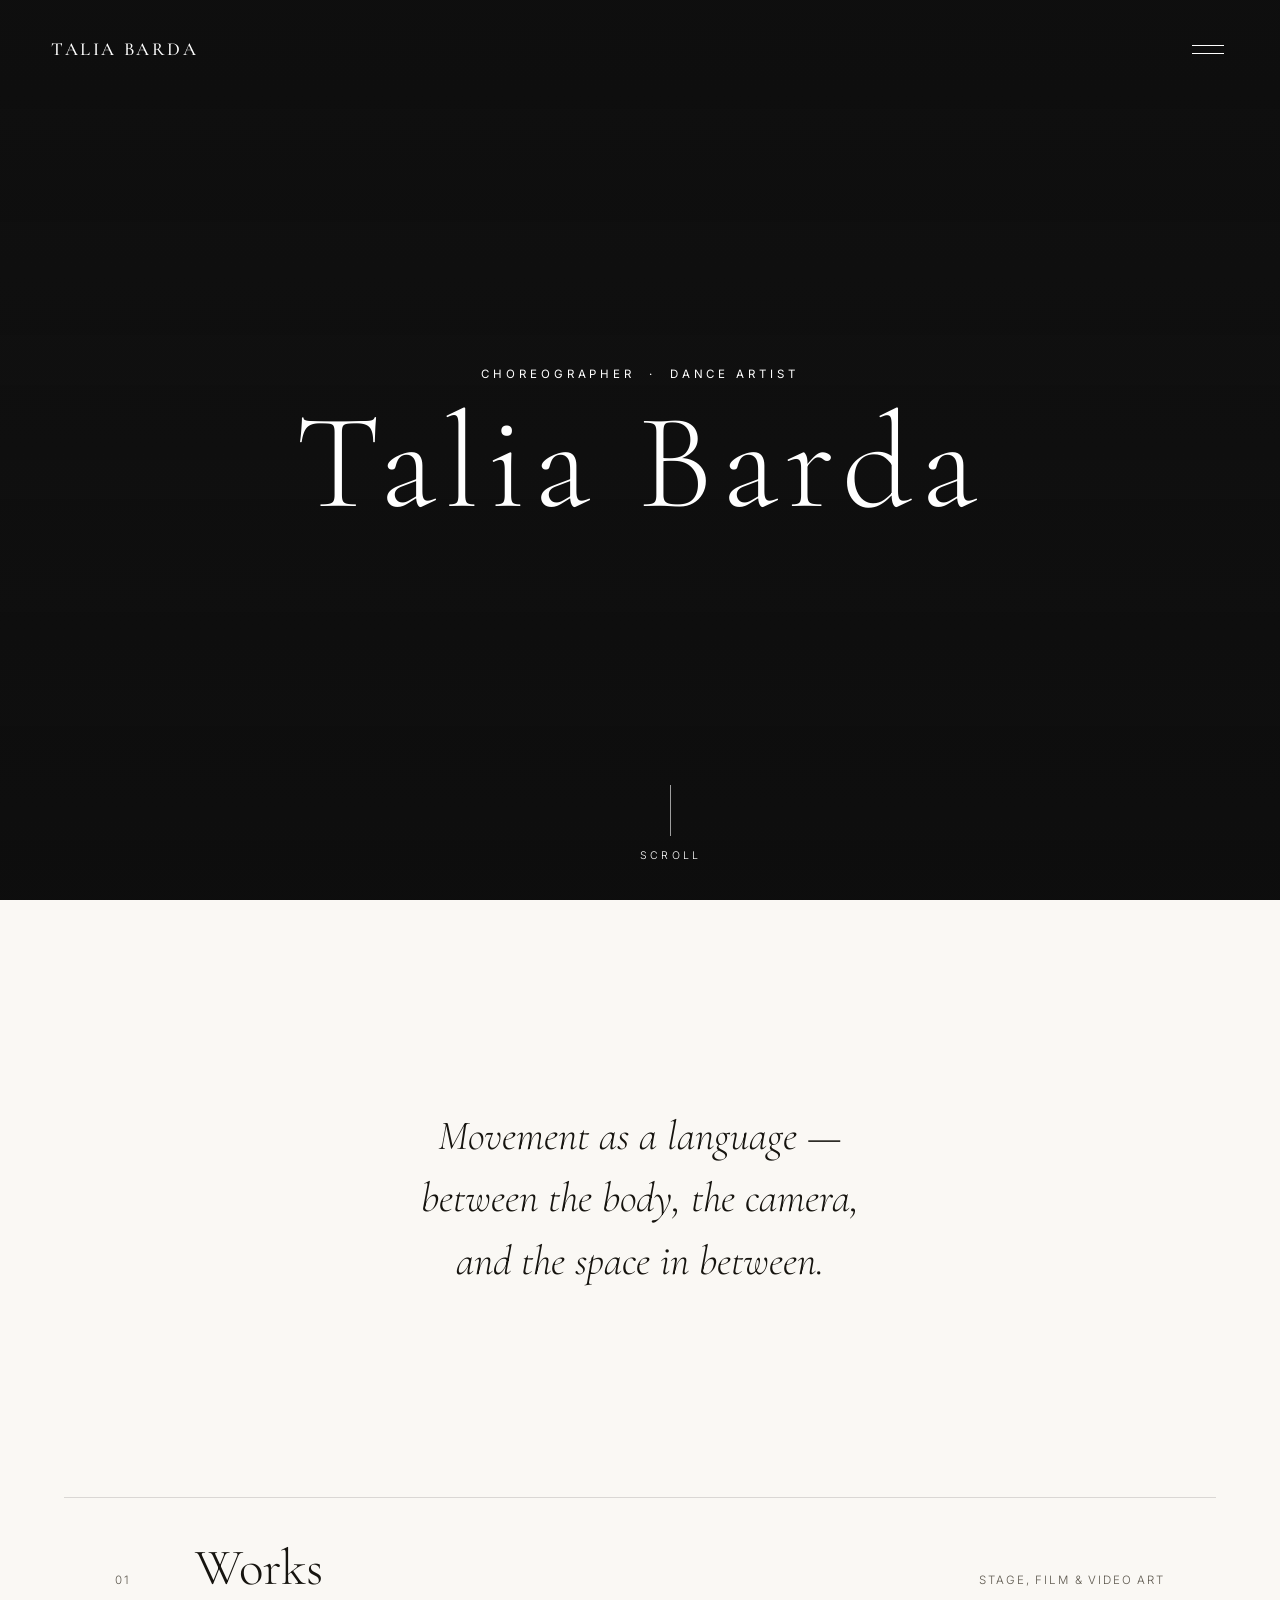
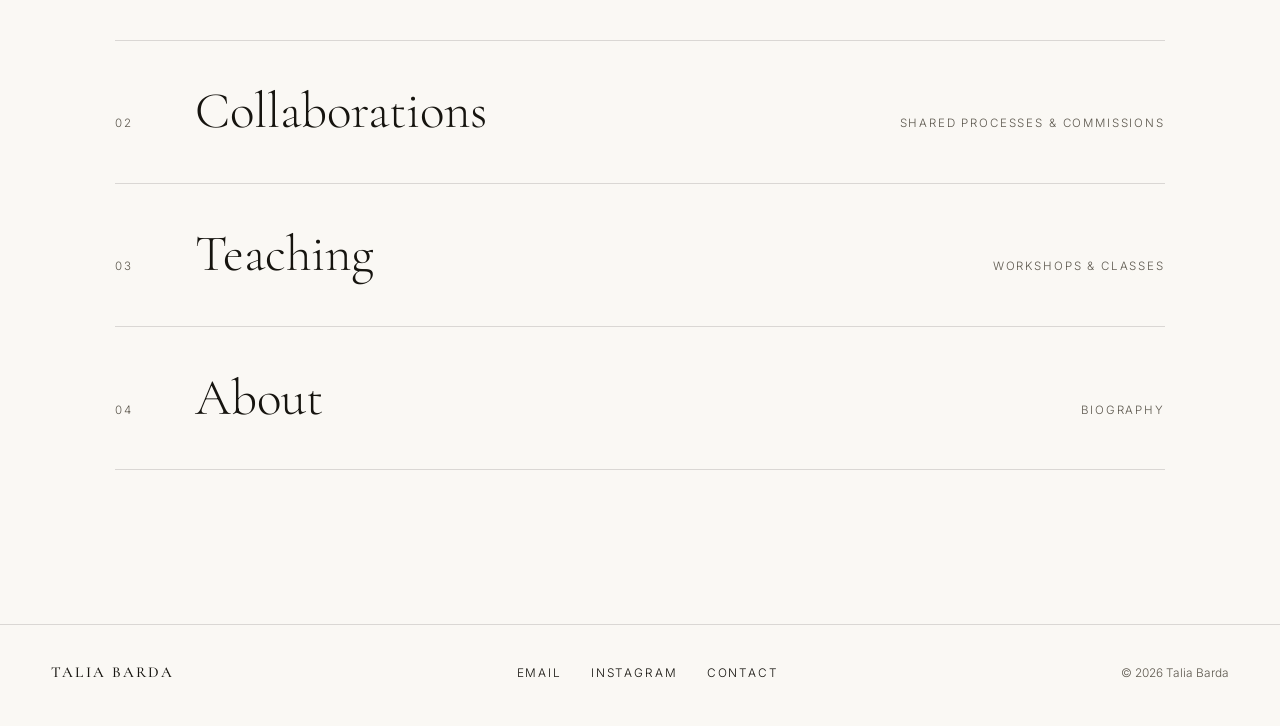
==== index.html @ 34ba508a "Add files via upload" ====
<!DOCTYPE html>
<html lang="en" dir="ltr">
<head>
  <meta charset="UTF-8">
  <meta name="viewport" content="width=device-width, initial-scale=1.0">
  <title>Talia Barda — Choreographer &amp; Dance Artist</title>
  <meta name="description" content="Talia Barda is a choreographer and dance artist. Works, collaborations, teaching.">

  <link rel="preconnect" href="https://fonts.googleapis.com">
  <link rel="preconnect" href="https://fonts.gstatic.com" crossorigin>
  <link href="https://fonts.googleapis.com/css2?family=Cormorant+Garamond:ital,wght@0,300;0,400;0,500;1,300;1,400&family=Inter:wght@300;400;500&display=swap" rel="stylesheet">

  <link rel="stylesheet" href="css/style.css">
</head>
<body class="home">

  <!-- ===== Header / Navigation ===== -->
  <header class="site-header" data-header>
    <a class="site-logo" href="index.html" aria-label="Talia Barda — Home">Talia&nbsp;Barda</a>
    <button class="nav-toggle" data-nav-toggle aria-expanded="false" aria-controls="nav-overlay" aria-label="Open menu">
      <span class="nav-toggle__line"></span>
      <span class="nav-toggle__line"></span>
    </button>
  </header>

  <nav class="nav-overlay" id="nav-overlay" data-nav-overlay aria-hidden="true">
    <ul class="nav-overlay__list">
      <li style="--i:0"><a href="works.html">Works</a></li>
      <li style="--i:1"><a href="collaborations.html">Collaborations</a></li>
      <li style="--i:2"><a href="teaching.html">Teaching</a></li>
      <li style="--i:3"><a href="about.html">About</a></li>
      <li style="--i:4"><a href="contact.html">Contact</a></li>
    </ul>
    <p class="nav-overlay__footer">Talia Barda — Choreographer &amp; Dance Artist</p>
  </nav>

  <main>

    <!-- ===== Hero =====
         Replace data-vimeo-id with the ID of the video-art piece on Vimeo.
         The video must allow embedding (Vimeo settings → Privacy → Embed). -->
    <section class="hero" data-vimeo-id="76979871">
      <div class="hero__media" data-hero-media aria-hidden="true"></div>
      <div class="hero__veil" aria-hidden="true"></div>

      <div class="hero__content">
        <p class="hero__kicker">Choreographer &nbsp;·&nbsp; Dance Artist</p>
        <h1 class="hero__title">Talia&nbsp;Barda</h1>
      </div>

      <a class="hero__scroll" href="#statement" aria-label="Scroll down">
        <span class="hero__scroll-line" aria-hidden="true"></span>
        <span class="hero__scroll-word">Scroll</span>
      </a>
    </section>

    <!-- ===== Statement ===== -->
    <section class="statement" id="statement">
      <div class="statement__inner reveal">
        <p class="statement__text">
          Movement as a language —<br>
          between the body, the camera,<br>
          and the space in&nbsp;between.
        </p>
      </div>
    </section>

    <!-- ===== Index / entry points ===== -->
    <section class="index-links">
      <a class="index-link reveal" href="works.html">
        <span class="index-link__num">01</span>
        <span class="index-link__label">Works</span>
        <span class="index-link__hint">Stage, film &amp; video art</span>
      </a>
      <a class="index-link reveal" href="collaborations.html">
        <span class="index-link__num">02</span>
        <span class="index-link__label">Collaborations</span>
        <span class="index-link__hint">Shared processes &amp; commissions</span>
      </a>
      <a class="index-link reveal" href="teaching.html">
        <span class="index-link__num">03</span>
        <span class="index-link__label">Teaching</span>
        <span class="index-link__hint">Workshops &amp; classes</span>
      </a>
      <a class="index-link reveal" href="about.html">
        <span class="index-link__num">04</span>
        <span class="index-link__label">About</span>
        <span class="index-link__hint">Biography</span>
      </a>
    </section>

  </main>

  <!-- ===== Footer ===== -->
  <footer class="site-footer">
    <p class="site-footer__name">Talia Barda</p>
    <nav class="site-footer__nav" aria-label="Footer">
      <a href="mailto:hello@taliabarda.com">Email</a>
      <a href="https://www.instagram.com/" target="_blank" rel="noopener">Instagram</a>
      <a href="contact.html">Contact</a>
    </nav>
    <p class="site-footer__copy">© <span data-year></span> Talia Barda</p>
  </footer>

  <script src="js/main.js"></script>
</body>
</html>
---- css/style.css ----
/* ============================================================
   Talia Barda — Portfolio
   Art-gallery minimalism: generous whitespace, precise type,
   quiet motion.
   ============================================================ */

:root {
  --paper: #faf8f4;
  --ink: #16140f;
  --ink-soft: #5c574d;
  --hairline: rgba(22, 20, 15, 0.14);

  --font-display: "Cormorant Garamond", "Times New Roman", serif;
  --font-body: "Inter", "Helvetica Neue", Arial, sans-serif;

  --pad: clamp(1.25rem, 4vw, 3.5rem);
  --ease: cubic-bezier(0.22, 1, 0.36, 1);
}

/* ---------- Reset ---------- */

*, *::before, *::after { box-sizing: border-box; margin: 0; padding: 0; }

html { scroll-behavior: smooth; }

body {
  font-family: var(--font-body);
  font-weight: 300;
  font-size: 1rem;
  line-height: 1.65;
  color: var(--ink);
  background: var(--paper);
  -webkit-font-smoothing: antialiased;
  text-rendering: optimizeLegibility;
  /* keep the footer at the viewport bottom on short pages */
  min-height: 100svh;
  display: flex;
  flex-direction: column;
}

main { flex: 1 0 auto; width: 100%; }

img, video, iframe { max-width: 100%; display: block; }

a { color: inherit; text-decoration: none; }

::selection { background: var(--ink); color: var(--paper); }

/* ---------- Header ---------- */

.site-header {
  position: fixed;
  inset: 0 0 auto 0;
  z-index: 40;
  display: flex;
  align-items: center;
  justify-content: space-between;
  padding: clamp(1.1rem, 3vw, 1.8rem) var(--pad);
  pointer-events: none; /* children re-enable */
}

.site-header > * { pointer-events: auto; }

.site-logo {
  font-family: var(--font-display);
  font-weight: 500;
  font-size: 1.15rem;
  letter-spacing: 0.14em;
  text-transform: uppercase;
  transition: opacity 0.4s var(--ease);
}

.site-logo:hover { opacity: 0.55; }

/* On the home page the header sits over the video: white text
   until the user scrolls past the hero. */
.home .site-header { color: #fff; transition: color 0.5s var(--ease); }
.home .site-header.is-past-hero { color: var(--ink); }

/* ---------- Nav toggle (two hairlines) ---------- */

.nav-toggle {
  appearance: none;
  background: none;
  border: 0;
  cursor: pointer;
  width: 2.6rem;
  height: 2.6rem;
  display: grid;
  place-content: center;
  gap: 7px;
  color: inherit;
}

.nav-toggle__line {
  display: block;
  width: 2rem;
  height: 1px;
  background: currentColor;
  transition: transform 0.45s var(--ease);
}

body.nav-open .nav-toggle { color: var(--ink); }
body.nav-open .nav-toggle__line:nth-child(1) { transform: translateY(4px) rotate(45deg); }
body.nav-open .nav-toggle__line:nth-child(2) { transform: translateY(-4px) rotate(-45deg); }

/* ---------- Fullscreen nav overlay ---------- */

.nav-overlay {
  position: fixed;
  inset: 0;
  z-index: 30;
  display: flex;
  flex-direction: column;
  justify-content: center;
  padding: var(--pad);
  background: var(--paper);
  opacity: 0;
  visibility: hidden;
  transition: opacity 0.55s var(--ease), visibility 0s linear 0.55s;
}

body.nav-open .nav-overlay {
  opacity: 1;
  visibility: visible;
  transition: opacity 0.55s var(--ease);
}

.nav-overlay__list { list-style: none; }

.nav-overlay__list li {
  overflow: hidden;
}

.nav-overlay__list a {
  display: inline-block;
  font-family: var(--font-display);
  font-weight: 300;
  font-size: clamp(2.4rem, 7vw, 4.6rem);
  line-height: 1.28;
  letter-spacing: 0.02em;
  transform: translateY(110%);
  transition: transform 0.7s var(--ease), opacity 0.4s var(--ease);
  transition-delay: 0s;
}

body.nav-open .nav-overlay__list a {
  transform: translateY(0);
  transition-delay: calc(0.08s + var(--i) * 0.06s);
}

.nav-overlay__list a:hover { opacity: 0.45; font-style: italic; }

.nav-overlay__footer {
  position: absolute;
  bottom: var(--pad);
  left: var(--pad);
  font-size: 0.72rem;
  letter-spacing: 0.18em;
  text-transform: uppercase;
  color: var(--ink-soft);
}

/* ---------- Hero ---------- */

.hero {
  position: relative;
  height: 100vh;
  height: 100svh;
  overflow: hidden;
  background: #101010;
  color: #fff;
  display: grid;
  place-items: center;
}

/* Vimeo iframe sized to "cover" the viewport (16:9 source) */
.hero__media,
.hero__media iframe {
  position: absolute;
  top: 50%;
  left: 50%;
  transform: translate(-50%, -50%);
  width: max(100vw, 177.78vh);
  height: max(100vh, 56.25vw);
  border: 0;
  pointer-events: none;
}

.hero__media { opacity: 0; transition: opacity 1.6s ease 0.3s; }
.hero__media.is-loaded { opacity: 1; }

.hero__veil {
  position: absolute;
  inset: 0;
  background:
    linear-gradient(to bottom, rgba(10, 10, 10, 0.25), rgba(10, 10, 10, 0.05) 40%, rgba(10, 10, 10, 0.35));
}

.hero__content {
  position: relative;
  z-index: 2;
  text-align: center;
  padding: 0 var(--pad);
}

.hero__kicker {
  font-size: 0.72rem;
  font-weight: 400;
  letter-spacing: 0.34em;
  text-transform: uppercase;
  opacity: 0;
  animation: rise 1.2s var(--ease) 0.9s forwards;
}

.hero__title {
  font-family: var(--font-display);
  font-weight: 300;
  font-size: clamp(3.2rem, 11vw, 8.5rem);
  line-height: 1.05;
  letter-spacing: 0.06em;
  margin-top: 0.5rem;
  opacity: 0;
  animation: rise 1.4s var(--ease) 0.45s forwards;
}

@keyframes rise {
  from { opacity: 0; transform: translateY(1.4rem); }
  to   { opacity: 1; transform: translateY(0); }
}

.hero__scroll {
  position: absolute;
  bottom: 2.2rem;
  left: 50%;
  transform: translateX(-50%);
  z-index: 2;
  display: flex;
  flex-direction: column;
  align-items: center;
  gap: 0.7rem;
  opacity: 0;
  animation: rise 1.2s var(--ease) 1.6s forwards;
}

.hero__scroll-line {
  width: 1px;
  height: 3.2rem;
  background: rgba(255, 255, 255, 0.6);
  transform-origin: top;
  animation: scrollLine 2.4s var(--ease) infinite;
}

@keyframes scrollLine {
  0%   { transform: scaleY(0); transform-origin: top; }
  45%  { transform: scaleY(1); transform-origin: top; }
  55%  { transform: scaleY(1); transform-origin: bottom; }
  100% { transform: scaleY(0); transform-origin: bottom; }
}

.hero__scroll-word {
  font-size: 0.66rem;
  letter-spacing: 0.3em;
  text-transform: uppercase;
}

/* ---------- Statement ---------- */

.statement {
  padding: clamp(7rem, 16vw, 13rem) var(--pad);
  display: grid;
  place-items: center;
}

.statement__text {
  font-family: var(--font-display);
  font-weight: 300;
  font-style: italic;
  font-size: clamp(1.6rem, 3.6vw, 2.6rem);
  line-height: 1.5;
  text-align: center;
  color: var(--ink);
  max-width: 40ch;
}

/* ---------- Index links ---------- */

.index-links {
  max-width: 72rem;
  margin: 0 auto;
  padding: 0 var(--pad) clamp(6rem, 12vw, 10rem);
  border-top: 1px solid var(--hairline);
}

.index-link {
  display: grid;
  grid-template-columns: 3.5rem 1fr auto;
  align-items: baseline;
  gap: 1.5rem;
  padding: clamp(1.6rem, 4vw, 2.6rem) 0;
  border-bottom: 1px solid var(--hairline);
  transition: opacity 0.4s var(--ease);
}

.index-links:hover .index-link:not(:hover) { opacity: 0.35; }

.index-link__num {
  font-size: 0.72rem;
  letter-spacing: 0.2em;
  color: var(--ink-soft);
}

.index-link__label {
  font-family: var(--font-display);
  font-weight: 300;
  font-size: clamp(1.9rem, 4.5vw, 3.2rem);
  line-height: 1.15;
  transition: transform 0.5s var(--ease), font-style 0.1s;
}

.index-link:hover .index-link__label {
  font-style: italic;
  transform: translateX(0.6rem);
}

.index-link__hint {
  font-size: 0.72rem;
  letter-spacing: 0.16em;
  text-transform: uppercase;
  color: var(--ink-soft);
}

@media (max-width: 40rem) {
  .index-link { grid-template-columns: 2.2rem 1fr; }
  .index-link__hint { display: none; }
}

/* ---------- Inner pages ---------- */

.page-main {
  padding: clamp(9rem, 20vh, 13rem) var(--pad) clamp(5rem, 10vw, 8rem);
  max-width: 72rem;
  margin: 0 auto;
}

.page-title {
  font-family: var(--font-display);
  font-weight: 300;
  font-size: clamp(2.8rem, 8vw, 6rem);
  line-height: 1.08;
  letter-spacing: 0.02em;
}

.page-intro {
  margin-top: 1.8rem;
  max-width: 46ch;
  color: var(--ink-soft);
}

.page-placeholder {
  margin-top: clamp(4rem, 8vw, 6rem);
  padding-top: 2rem;
  border-top: 1px solid var(--hairline);
  font-size: 0.78rem;
  letter-spacing: 0.16em;
  text-transform: uppercase;
  color: var(--ink-soft);
}

/* ---------- Footer ---------- */

.site-footer {
  display: flex;
  flex-wrap: wrap;
  align-items: baseline;
  justify-content: space-between;
  gap: 1.2rem;
  padding: 2.2rem var(--pad) 2.6rem;
  border-top: 1px solid var(--hairline);
}

.site-footer__name {
  font-family: var(--font-display);
  font-weight: 500;
  letter-spacing: 0.14em;
  text-transform: uppercase;
  font-size: 0.95rem;
}

.site-footer__nav {
  display: flex;
  gap: 1.8rem;
  font-size: 0.74rem;
  letter-spacing: 0.16em;
  text-transform: uppercase;
}

.site-footer__nav a { transition: opacity 0.3s var(--ease); }
.site-footer__nav a:hover { opacity: 0.5; }

.site-footer__copy {
  font-size: 0.74rem;
  color: var(--ink-soft);
}

/* ---------- Scroll reveal ---------- */

.reveal {
  opacity: 0;
  transform: translateY(1.6rem);
  transition: opacity 1s var(--ease), transform 1s var(--ease);
}

.reveal.is-visible {
  opacity: 1;
  transform: translateY(0);
}

/* ---------- Reduced motion ---------- */

@media (prefers-reduced-motion: reduce) {
  html { scroll-behavior: auto; }
  *, *::before, *::after {
    animation-duration: 0.01ms !important;
    animation-iteration-count: 1 !important;
    transition-duration: 0.01ms !important;
  }
  .reveal { opacity: 1; transform: none; }
  .hero__kicker, .hero__title, .hero__scroll { opacity: 1; }
}
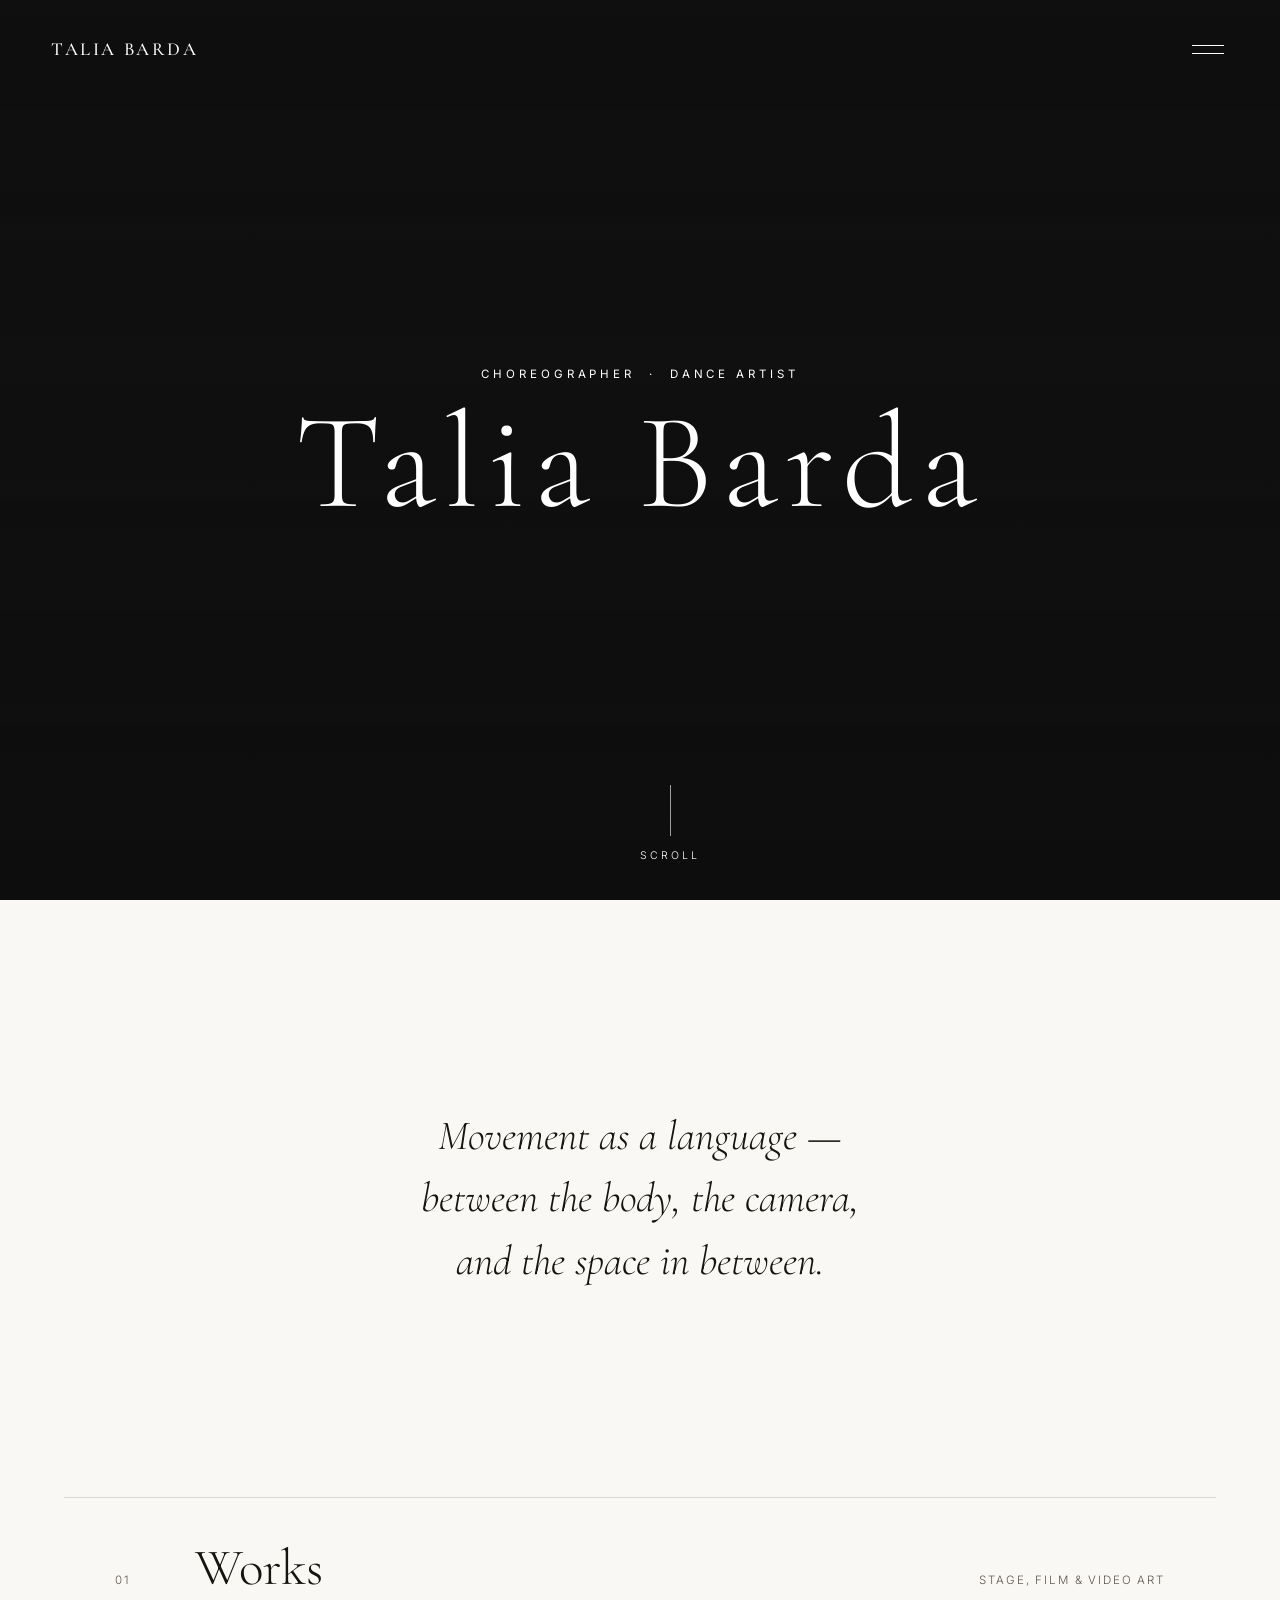
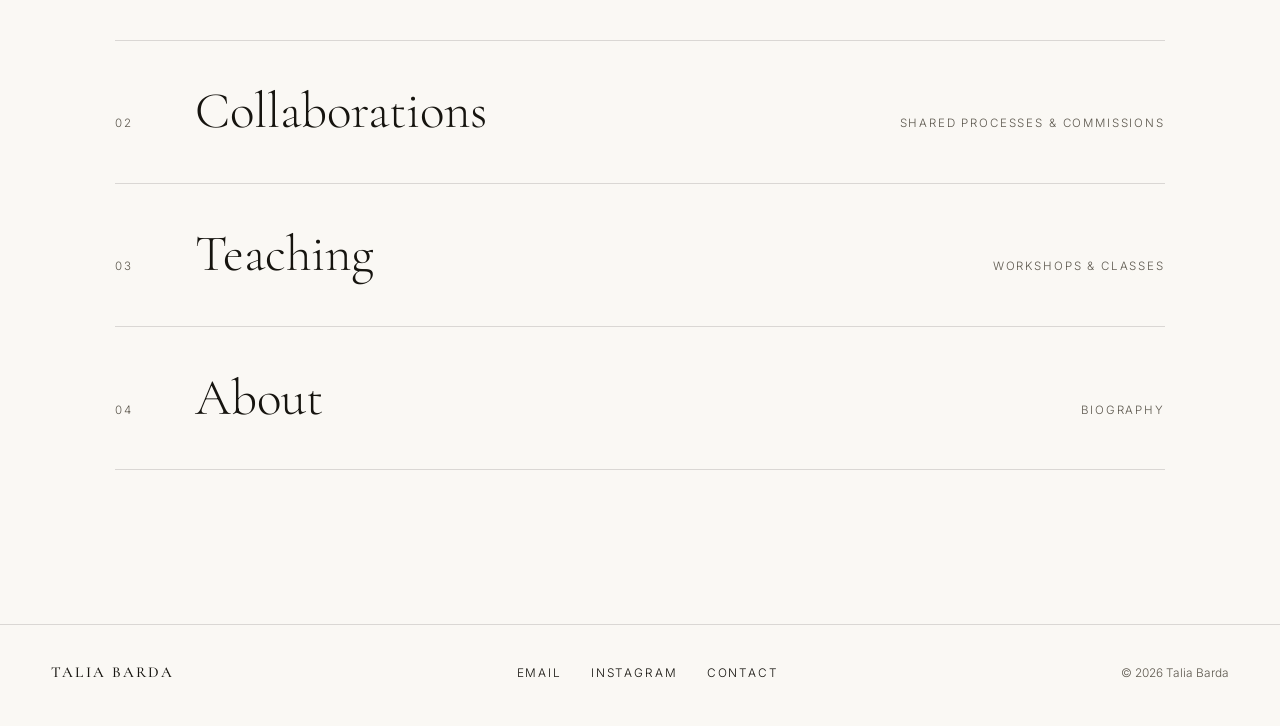
==== commit 62d6151e: "SEO tags, favicon, contact form, sitemap" ====
--- a/index.html
+++ b/index.html
@@ -5,6 +5,20 @@
   <meta name="viewport" content="width=device-width, initial-scale=1.0">
   <title>Talia Barda — Choreographer &amp; Dance Artist</title>
   <meta name="description" content="Talia Barda is a choreographer and dance artist. Works, collaborations, teaching.">
+  <link rel="canonical" href="https://taliabarda.com/">
+  <meta name="robots" content="index, follow">
+  <meta name="theme-color" content="#faf8f4">
+  <link rel="icon" type="image/svg+xml" href="favicon.svg">
+
+  <meta property="og:type" content="website">
+  <meta property="og:site_name" content="Talia Barda">
+  <meta property="og:title" content="Talia Barda — Choreographer &amp; Dance Artist">
+  <meta property="og:description" content="Talia Barda is a choreographer and dance artist. Works, collaborations, teaching.">
+  <meta property="og:url" content="https://taliabarda.com/">
+  <meta property="og:image" content="https://taliabarda.com/assets/images/og-cover.jpg">
+  <meta name="twitter:card" content="summary_large_image">
+  <meta name="twitter:title" content="Talia Barda — Choreographer &amp; Dance Artist">
+  <meta name="twitter:description" content="Talia Barda is a choreographer and dance artist. Works, collaborations, teaching.">
 
   <link rel="preconnect" href="https://fonts.googleapis.com">
   <link rel="preconnect" href="https://fonts.gstatic.com" crossorigin>
--- a/css/style.css
+++ b/css/style.css
@@ -367,6 +367,89 @@
   color: var(--ink-soft);
 }
 
+/* ---------- Contact page ---------- */
+
+.contact-grid {
+  margin-top: clamp(4rem, 8vw, 6rem);
+  padding-top: 2.5rem;
+  border-top: 1px solid var(--hairline);
+  display: grid;
+  grid-template-columns: minmax(0, 16rem) minmax(0, 32rem);
+  gap: clamp(3rem, 8vw, 6rem);
+}
+
+.contact-details__label {
+  font-size: 0.7rem;
+  letter-spacing: 0.18em;
+  text-transform: uppercase;
+  color: var(--ink-soft);
+  margin-top: 1.6rem;
+}
+
+.contact-details__label:first-child { margin-top: 0; }
+
+.contact-details__value {
+  display: inline-block;
+  margin-top: 0.4rem;
+  font-family: var(--font-display);
+  font-size: 1.3rem;
+  transition: opacity 0.3s var(--ease);
+}
+
+.contact-details__value:hover { opacity: 0.55; font-style: italic; }
+
+.form { display: flex; flex-direction: column; gap: 1.4rem; }
+
+.field { display: flex; flex-direction: column; gap: 0.5rem; }
+
+.field label {
+  font-size: 0.7rem;
+  letter-spacing: 0.16em;
+  text-transform: uppercase;
+  color: var(--ink-soft);
+}
+
+.field input,
+.field textarea {
+  font-family: var(--font-body);
+  font-size: 1rem;
+  font-weight: 300;
+  color: var(--ink);
+  background: transparent;
+  border: 0;
+  border-bottom: 1px solid var(--hairline);
+  padding: 0.6rem 0.1rem;
+  resize: vertical;
+  transition: border-color 0.3s var(--ease);
+}
+
+.field input:focus,
+.field textarea:focus {
+  outline: none;
+  border-color: var(--ink);
+}
+
+.btn {
+  align-self: flex-start;
+  margin-top: 0.6rem;
+  padding: 0.9rem 2.2rem;
+  font-family: var(--font-body);
+  font-size: 0.78rem;
+  letter-spacing: 0.16em;
+  text-transform: uppercase;
+  color: var(--paper);
+  background: var(--ink);
+  border: 1px solid var(--ink);
+  cursor: pointer;
+  transition: opacity 0.3s var(--ease);
+}
+
+.btn:hover { opacity: 0.75; }
+
+@media (max-width: 40rem) {
+  .contact-grid { grid-template-columns: 1fr; }
+}
+
 /* ---------- Footer ---------- */
 
 .site-footer {
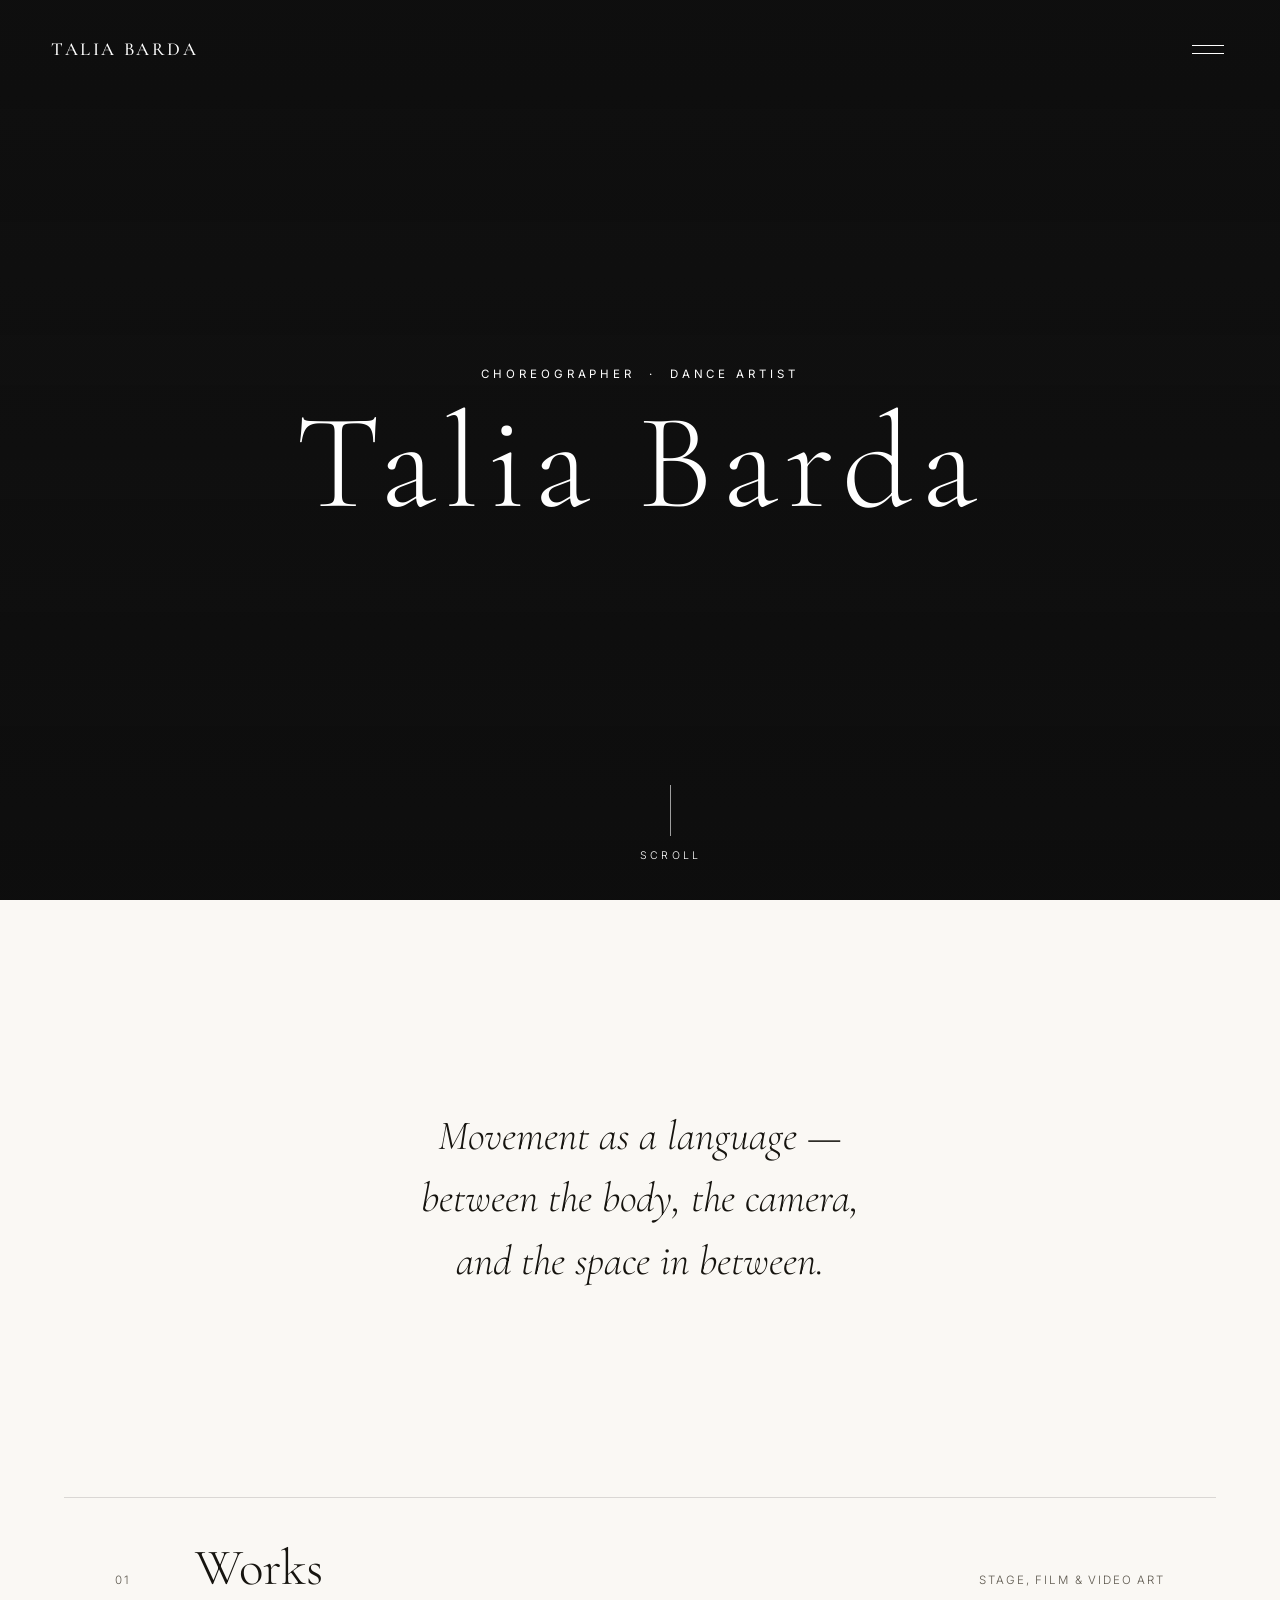
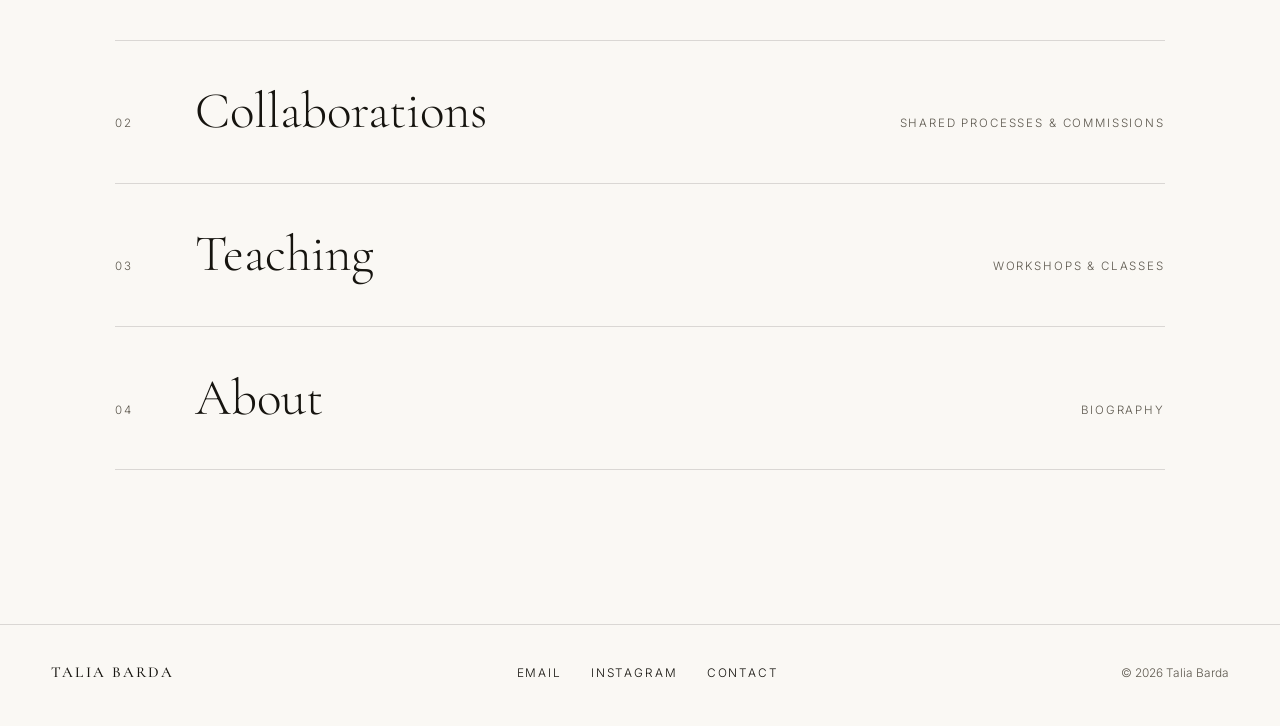
==== commit 33d370ba: "Use Borderline trailer as homepage hero background video" ====
--- a/index.html
+++ b/index.html
@@ -53,7 +53,7 @@
     <!-- ===== Hero =====
          Replace data-vimeo-id with the ID of the video-art piece on Vimeo.
          The video must allow embedding (Vimeo settings → Privacy → Embed). -->
-    <section class="hero" data-vimeo-id="76979871">
+    <section class="hero" data-vimeo-id="1218730425">
       <div class="hero__media" data-hero-media aria-hidden="true"></div>
       <div class="hero__veil" aria-hidden="true"></div>
 
--- a/css/style.css
+++ b/css/style.css
@@ -293,6 +293,8 @@
 }
 
 .index-link {
+  position: relative;
+  overflow: hidden;
   display: grid;
   grid-template-columns: 3.5rem 1fr auto;
   align-items: baseline;
@@ -304,10 +306,50 @@
 
 .index-links:hover .index-link:not(:hover) { opacity: 0.35; }
 
+/* Preview video/image, revealed behind the row's text on hover —
+   only the hovered row's media is ever loaded/playing at once
+   (js/main.js), so it stays smooth instead of several videos
+   decoding in parallel. */
+.index-link__bg {
+  position: absolute;
+  inset: 0;
+  z-index: 0;
+  background: #101010;
+  opacity: 0;
+  transition: opacity 0.5s var(--ease);
+  pointer-events: none;
+}
+.index-link__bg::after {
+  content: "";
+  position: absolute;
+  inset: 0;
+  background: linear-gradient(to right, rgba(10, 10, 10, 0.78), rgba(10, 10, 10, 0.4));
+}
+.index-link__bg iframe,
+.index-link__bg img {
+  position: absolute;
+  inset: 0;
+  width: 100%;
+  height: 100%;
+  object-fit: cover;
+  border: 0;
+}
+
+.index-link:hover .index-link__bg,
+.index-link:focus-visible .index-link__bg { opacity: 1; }
+
+.index-link__num,
+.index-link__label,
+.index-link__hint {
+  position: relative;
+  z-index: 1;
+}
+
 .index-link__num {
   font-size: 0.72rem;
   letter-spacing: 0.2em;
   color: var(--ink-soft);
+  transition: color 0.4s var(--ease);
 }
 
 .index-link__label {
@@ -315,7 +357,7 @@
   font-weight: 300;
   font-size: clamp(1.9rem, 4.5vw, 3.2rem);
   line-height: 1.15;
-  transition: transform 0.5s var(--ease), font-style 0.1s;
+  transition: transform 0.5s var(--ease), font-style 0.1s, color 0.4s var(--ease);
 }
 
 .index-link:hover .index-link__label {
@@ -323,11 +365,24 @@
   transform: translateX(0.6rem);
 }
 
+.index-link:hover .index-link__num,
+.index-link:hover .index-link__hint,
+.index-link:focus-visible .index-link__num,
+.index-link:focus-visible .index-link__hint {
+  color: rgba(250, 248, 244, 0.8);
+}
+
+.index-link:hover .index-link__label,
+.index-link:focus-visible .index-link__label {
+  color: #fff;
+}
+
 .index-link__hint {
   font-size: 0.72rem;
   letter-spacing: 0.16em;
   text-transform: uppercase;
   color: var(--ink-soft);
+  transition: color 0.4s var(--ease);
 }
 
 @media (max-width: 40rem) {
@@ -365,6 +420,191 @@
   letter-spacing: 0.16em;
   text-transform: uppercase;
   color: var(--ink-soft);
+}
+
+/* ---------- Work detail page ---------- */
+
+.work-back {
+  display: inline-block;
+  font-size: 0.74rem;
+  letter-spacing: 0.1em;
+  text-transform: uppercase;
+  color: var(--ink-soft);
+  transition: opacity 0.3s var(--ease);
+}
+.work-back:hover { opacity: 0.55; }
+
+.work-eyebrow {
+  margin-top: 1.6rem;
+  font-size: 0.72rem;
+  letter-spacing: 0.22em;
+  text-transform: uppercase;
+  color: var(--ink-soft);
+}
+
+.work-cover {
+  margin-top: clamp(2.5rem, 6vw, 4rem);
+}
+.work-cover img {
+  width: 100%;
+  aspect-ratio: 21 / 9;
+  object-fit: cover;
+}
+
+/* Shows the photo at its own aspect ratio, uncropped */
+.work-cover--natural img {
+  aspect-ratio: auto;
+  object-fit: initial;
+}
+
+.work-section-label {
+  font-size: 0.7rem;
+  letter-spacing: 0.18em;
+  text-transform: uppercase;
+  color: var(--ink-soft);
+  margin-bottom: 1rem;
+}
+
+.work-video {
+  margin-top: clamp(3.5rem, 7vw, 5rem);
+  padding-top: 2rem;
+  border-top: 1px solid var(--hairline);
+}
+.work-video__frame {
+  position: relative;
+  width: 100%;
+  aspect-ratio: 16 / 9;
+  background: #101010;
+}
+.work-video__frame iframe {
+  position: absolute;
+  inset: 0;
+  width: 100%;
+  height: 100%;
+  border: 0;
+}
+
+.work-video__full-link {
+  display: inline-block;
+  margin-top: 1rem;
+  font-size: 0.78rem;
+  letter-spacing: 0.08em;
+  text-transform: uppercase;
+  color: var(--ink-soft);
+  transition: opacity 0.3s var(--ease);
+}
+.work-video__full-link:hover { opacity: 0.6; }
+
+/* Vertical/short-form video (e.g. a YouTube Shorts teaser) */
+.work-video__frame--portrait {
+  aspect-ratio: 9 / 16;
+  max-width: 24rem;
+  margin: 0 auto;
+}
+
+.work-text {
+  margin-top: clamp(3.5rem, 7vw, 5rem);
+  padding-top: 2rem;
+  border-top: 1px solid var(--hairline);
+  max-width: 52rem;
+}
+.work-text p {
+  max-width: 42rem;
+  color: var(--ink);
+}
+.work-text p + p { margin-top: 1.3rem; }
+
+.work-text__subhead {
+  font-family: var(--font-display);
+  font-weight: 400;
+  font-style: italic;
+  font-size: clamp(1.5rem, 3vw, 2rem);
+  margin-top: clamp(3rem, 6vw, 4rem);
+  margin-bottom: 1.3rem;
+}
+
+.work-gallery-section {
+  margin-top: clamp(3.5rem, 7vw, 5rem);
+  padding-top: 2rem;
+  border-top: 1px solid var(--hairline);
+}
+
+.work-gallery-viewport { position: relative; }
+
+.work-gallery {
+  display: flex;
+  gap: clamp(0.8rem, 2vw, 1.2rem);
+  padding: 0 11%;
+  overflow-x: auto;
+  scroll-snap-type: x mandatory;
+  scroll-behavior: smooth;
+  -webkit-overflow-scrolling: touch;
+  scrollbar-width: none;
+}
+.work-gallery::-webkit-scrollbar { width: 0; height: 0; }
+
+.work-gallery img {
+  flex: 0 0 78%;
+  width: 78%;
+  height: clamp(16rem, 40vw, 28rem);
+  object-fit: contain;
+  background: var(--hairline);
+  scroll-snap-align: center;
+  cursor: pointer;
+}
+
+.work-gallery__nav {
+  position: absolute;
+  top: 50%;
+  transform: translateY(-50%);
+  width: 2.6rem;
+  height: 2.6rem;
+  border-radius: 50%;
+  border: 1px solid var(--hairline);
+  background: var(--paper);
+  color: var(--ink);
+  font-size: 1.3rem;
+  line-height: 1;
+  cursor: pointer;
+  display: grid;
+  place-items: center;
+  opacity: 0.85;
+  transition: opacity 0.3s var(--ease);
+}
+.work-gallery__nav:hover { opacity: 1; }
+.work-gallery__nav--prev { left: 0.2rem; }
+.work-gallery__nav--next { right: 0.2rem; }
+
+@media (max-width: 40rem) {
+  .work-gallery { padding: 0 7%; }
+  .work-gallery img { flex-basis: 86%; width: 86%; height: clamp(14rem, 70vw, 22rem); }
+  .work-gallery__nav { display: none; }
+}
+
+.work-credits {
+  margin-top: clamp(3.5rem, 7vw, 5rem);
+  padding-top: 2rem;
+  border-top: 1px solid var(--hairline);
+}
+
+.credits-grid {
+  display: grid;
+  grid-template-columns: repeat(2, minmax(0, 20rem));
+  gap: 1.8rem clamp(2rem, 6vw, 4rem);
+  max-width: 52rem;
+}
+.credits-value { font-size: 1.1rem; }
+
+.work-premiere-note {
+  margin-top: 2.2rem;
+  font-size: 0.86rem;
+  color: var(--ink-soft);
+}
+
+.page-main .index-links { padding-left: 0; padding-right: 0; }
+
+@media (max-width: 40rem) {
+  .credits-grid { grid-template-columns: 1fr; }
 }
 
 /* ---------- Contact page ---------- */
